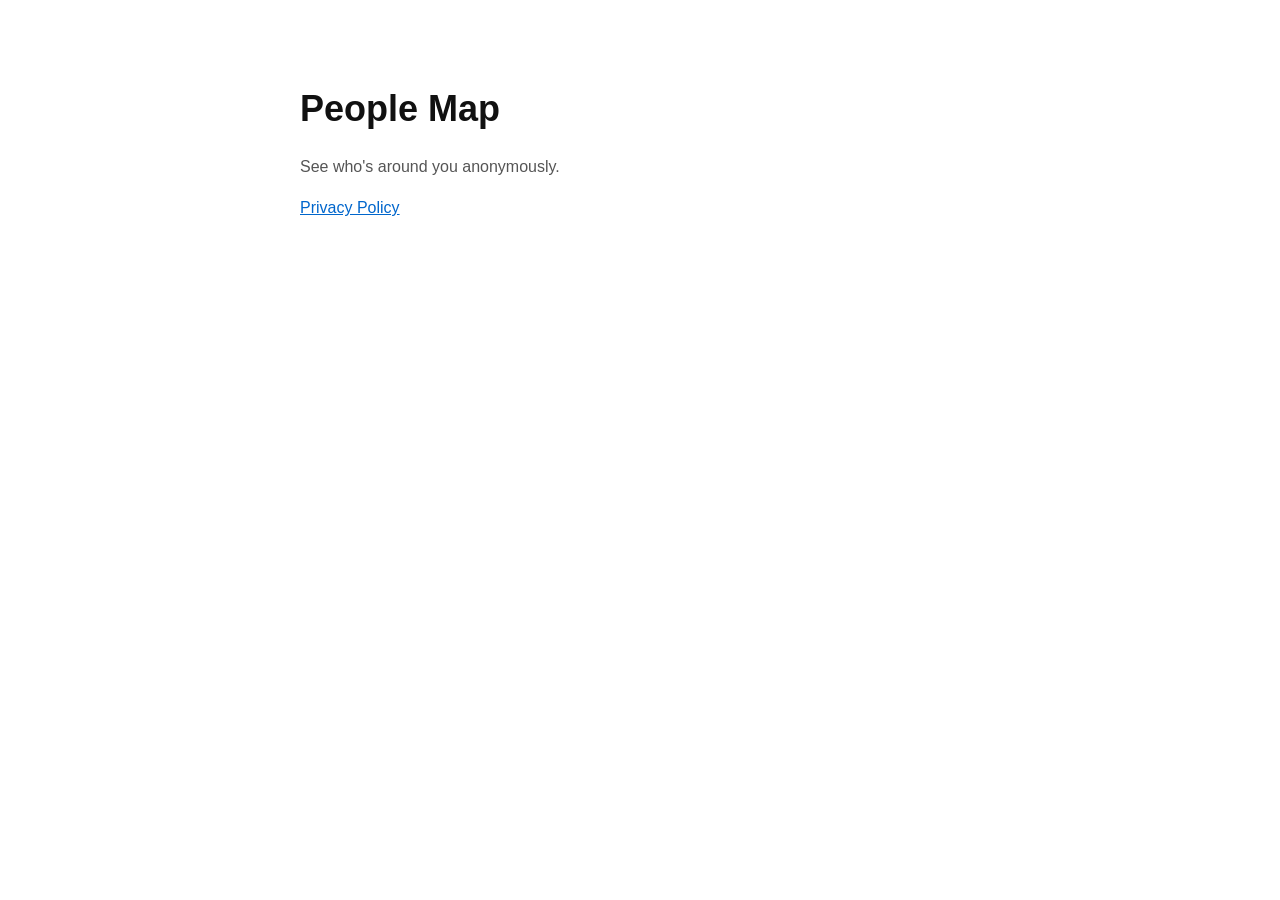
==== index.html @ f45b0865 "Add People Map website and privacy policy" ====
<!DOCTYPE html>
<html lang="en">
<head>
  <meta charset="UTF-8">
  <meta name="viewport" content="width=device-width, initial-scale=1.0">
  <title>People Map</title>
  <style>
    body {
      font-family: -apple-system, BlinkMacSystemFont, "Segoe UI", sans-serif;
      max-width: 680px;
      margin: 80px auto;
      padding: 0 24px;
      color: #111;
      line-height: 1.6;
    }
    h1 { font-size: 36px; margin-bottom: 8px; }
    p { color: #555; }
    a { color: #0066cc; }
  </style>
</head>
<body>
  <h1>People Map</h1>
  <p>See who's around you anonymously.</p>

  <p><a href="privacy.html">Privacy Policy</a></p>
</body>
</html>
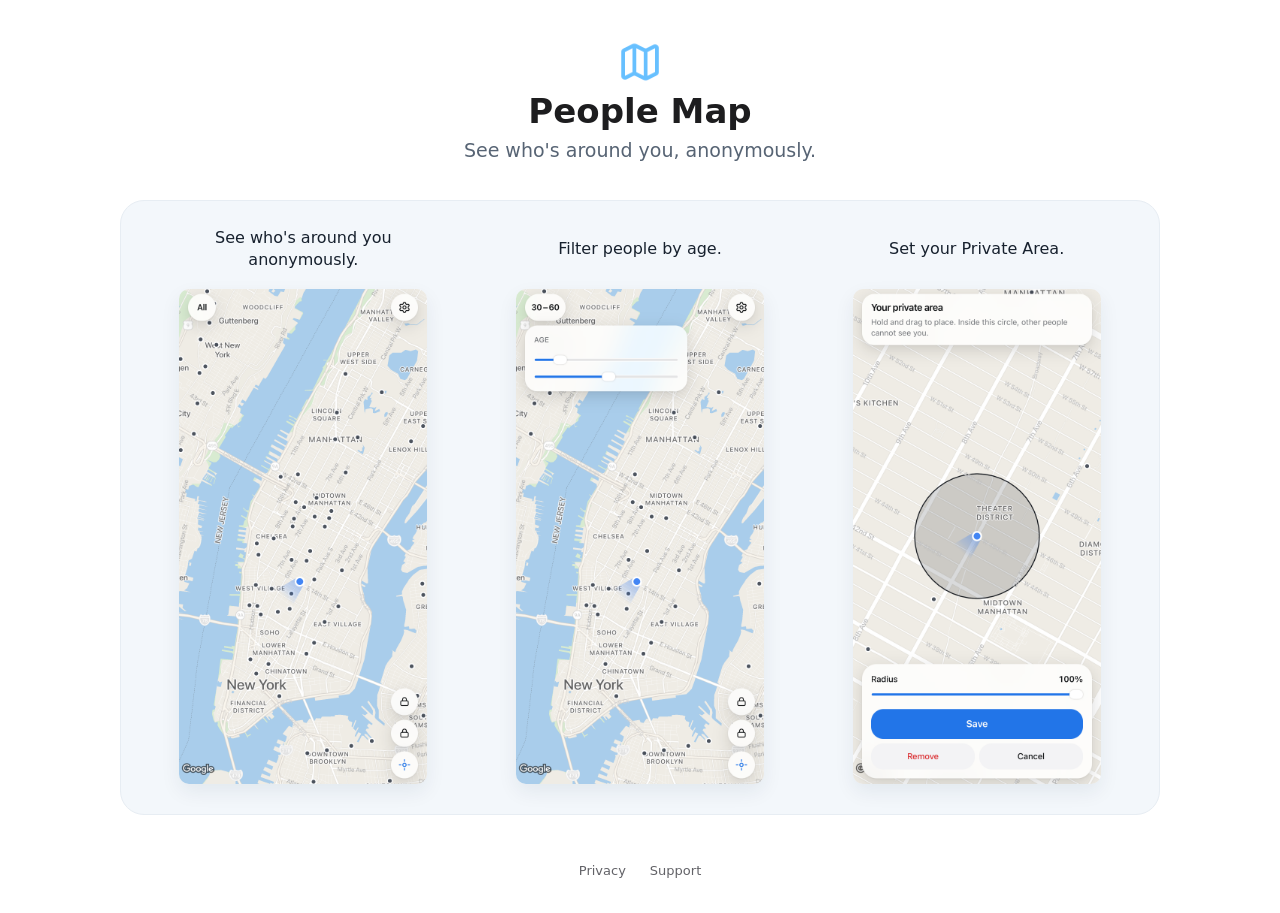
==== commit 636dbb8b: "Restore approved People Map website design and publish support Preserve the existing privacy policy " ====
--- a/index.html
+++ b/index.html
@@ -1,27 +1,41 @@
-<!DOCTYPE html>
+<!doctype html>
 <html lang="en">
 <head>
-  <meta charset="UTF-8">
-  <meta name="viewport" content="width=device-width, initial-scale=1.0">
-  <title>People Map</title>
-  <style>
-    body {
-      font-family: -apple-system, BlinkMacSystemFont, "Segoe UI", sans-serif;
-      max-width: 680px;
-      margin: 80px auto;
-      padding: 0 24px;
-      color: #111;
-      line-height: 1.6;
-    }
-    h1 { font-size: 36px; margin-bottom: 8px; }
-    p { color: #555; }
-    a { color: #0066cc; }
-  </style>
+  <meta charset="utf-8">
+  <meta name="viewport" content="width=device-width, initial-scale=1">
+  <meta name="robots" content="noindex, nofollow, noarchive">
+  <meta name="description" content="People Map. See who's around you, anonymously.">
+  <title>People Map — See who's around you, anonymously.</title>
+  <link rel="icon" href="assets/people-map-icon.png" type="image/png">
+  <link rel="stylesheet" href="styles.css">
 </head>
-<body>
-  <h1>People Map</h1>
-  <p>See who's around you anonymously.</p>
-
-  <p><a href="privacy.html">Privacy Policy</a></p>
+<body class="minimal-home">
+  <a class="skip-link" href="#main">Skip to content</a>
+  <main id="main" class="home-wrap">
+    <header class="home-header">
+      <div class="home-identity">
+        <img class="home-mark" src="assets/people-map-icon.png" width="60" height="60" alt="">
+        <h1 class="home-title">People Map</h1>
+        <p class="home-tagline">See who's around you, anonymously.</p>
+      </div>
+    </header>
+    <div class="home-gallery" role="group" aria-label="People Map app screenshots">
+      <figure>
+        <figcaption>See who's around you anonymously.</figcaption>
+        <a href="assets/platform-neutral/map-screen.png" aria-label="Open the full map screenshot"><img src="assets/platform-neutral/map-screen.png" width="1320" height="2636" alt="People Map showing gray user dots, the blue location dot and map controls in New York."></a>
+      </figure>
+      <figure>
+        <figcaption>Filter people by age.</figcaption>
+        <a href="assets/platform-neutral/age-screen.png" aria-label="Open the full Age filter screenshot"><img src="assets/platform-neutral/age-screen.png" width="1320" height="2636" alt="The Age filter set to 30–60 over the People Map."></a>
+      </figure>
+      <figure>
+        <figcaption>Set your Private Area.</figcaption>
+        <a href="assets/platform-neutral/private-area-screen.png" aria-label="Open the full Private Area screenshot"><img src="assets/platform-neutral/private-area-screen.png" width="1320" height="2636" alt="The Private Area editor with its radius slider and Save, Remove and Cancel controls."></a>
+      </figure>
+    </div>
+  </main>
+  <footer class="home-footer home-wrap">
+    <nav aria-label="Footer navigation"><a href="privacy.html">Privacy</a><a href="support.html">Support</a></nav>
+  </footer>
 </body>
 </html>
--- a/styles.css
+++ b/styles.css
@@ -0,0 +1,122 @@
+:root {
+  color-scheme: light;
+  --ink: #17212e;
+  --muted: #576474;
+  --blue: #146bc2;
+  --line: #e2e8ed;
+  --wash: #f3f7fb;
+  font-family: -apple-system, BlinkMacSystemFont, "Segoe UI", sans-serif;
+  color: var(--ink);
+  background: #fff;
+  font-synthesis: none;
+  -webkit-text-size-adjust: 100%;
+}
+* { box-sizing: border-box; }
+body { margin: 0; font-size: 17px; line-height: 1.65; }
+a { color: var(--blue); text-underline-offset: .2em; }
+a:hover { text-decoration-thickness: 2px; }
+a:focus-visible, summary:focus-visible { outline: 3px solid var(--blue); outline-offset: 5px; border-radius: 3px; }
+img { display: block; max-width: 100%; }
+h1, h2, h3, p, ul, ol, figure { margin-top: 0; }
+h1, h2, h3 { line-height: 1.15; letter-spacing: -.035em; }
+h2 { font-size: clamp(1.65rem, 3vw, 2.25rem); }
+h3 { font-size: 1.15rem; }
+.wrap { width: min(1120px, calc(100% - 64px)); margin-inline: auto; }
+.preview-strip { background: #eef5fc; border-bottom: 1px solid #dae8f5; color: #345675; font-size: 12px; letter-spacing: .025em; text-align: center; padding: 8px 20px; }
+.preview-strip strong { font-weight: 650; }
+.site-header { display: flex; align-items: center; justify-content: space-between; gap: 24px; padding-block: 24px; }
+.brand { display: inline-flex; align-items: center; gap: 10px; color: var(--ink); font-size: 20px; font-weight: 650; letter-spacing: -.04em; text-decoration: none; white-space: nowrap; min-height: 44px; }
+.brand img { width: 44px; height: 44px; border: 1px solid #e8edf1; border-radius: 12px; }
+.nav { display: flex; gap: 28px; flex-wrap: wrap; }
+.nav a { display: inline-flex; align-items: center; min-height: 44px; font-size: 14px; color: var(--muted); text-decoration: none; }
+.nav a:hover, .nav a[aria-current="page"] { color: var(--blue); }
+.skip-link { position: absolute; left: 16px; top: -100px; padding: 10px 16px; background: #fff; z-index: 2; }
+.skip-link:focus { top: 12px; }
+.eyebrow { margin-bottom: 20px; color: var(--blue); font-size: 12px; font-weight: 650; letter-spacing: .13em; text-transform: uppercase; }
+figcaption { margin-top: 17px; text-align: center; font-size: 11px; color: var(--muted); }
+.site-footer { border-top: 1px solid var(--line); padding-block: 28px 35px; }
+.footer-top { display: flex; justify-content: space-between; gap: 24px; align-items: baseline; }
+.footer-name { font-size: 15px; font-weight: 600; }
+.footer-nav { display: flex; gap: 22px; flex-wrap: wrap; }
+.footer-nav a { display: inline-flex; min-height: 44px; align-items: center; font-size: 13px; color: var(--muted); }
+.footer-note { margin: 12px 0 0; max-width: 80ch; font-size: 12px; color: var(--muted); }
+.legal { max-width: 740px; padding-block: 44px 76px; }
+.legal h1 { font-size: clamp(2.4rem, 5vw, 3.6rem); margin-bottom: 16px; }
+.legal .lede { font-size: 19px; color: var(--muted); margin-bottom: 27px; }
+.legal h2 { font-size: 25px; margin-top: 42px; margin-bottom: 15px; scroll-margin-top: 24px; }
+.legal h3 { margin-top: 25px; margin-bottom: 10px; }
+.legal p, .legal li { font-size: 16px; }
+.legal li { margin-bottom: 9px; }
+.legal ul, .legal ol { padding-left: 23px; }
+.meta { color: var(--muted); font-size: 13px !important; margin-bottom: 24px; }
+.draft-note { padding: 18px 21px; background: #fff9ec; border: 1px solid #e8d8b6; border-radius: 12px; color: #6b501d; margin-block: 24px 30px; }
+.draft-note p { margin-bottom: 9px; font-size: 14px; }
+.draft-note p:last-child { margin-bottom: 0; }
+.contents { border-block: 1px solid var(--line); padding-block: 17px; margin-block: 26px; }
+.contents ul { display: flex; gap: 10px 22px; flex-wrap: wrap; padding: 0; margin: 0; list-style: none; }
+.contents li { margin: 0; font-size: 14px; }
+.contents a { display: inline-block; padding-block: 4px; }
+.status { color: #6b501d; background: #fff9ec; border: 1px solid #e8d8b6; padding: 7px 12px; border-radius: 7px; font-size: 13px; font-weight: 600; display: inline-block; margin-bottom: 24px; }
+.contact-box { padding: 24px; border: 1px solid var(--line); border-radius: 15px; margin-block: 25px; }
+.contact-box p:last-child { margin-bottom: 0; }
+.contact-box h2 { margin-top: 0; }
+.contact-address { font-size: 18px; overflow-wrap: anywhere; }
+.review-inline { border-left: 3px solid #c9a75e; padding-left: 16px; color: #735d31; }
+/* Homepage only: keep the legal pages' layout and styling unchanged. */
+.minimal-home {
+  font-family: system-ui, -apple-system, BlinkMacSystemFont, "Segoe UI", Roboto, Helvetica, Arial, sans-serif;
+  color: #1d1d1f;
+  letter-spacing: normal;
+}
+.home-wrap { width: min(1040px, calc(100% - 80px)); margin-inline: auto; }
+.home-gallery { display: grid; grid-template-columns: repeat(3, minmax(0, 1fr)); gap: 28px; align-items: start; padding: 26px 28px 30px; border: 1px solid #e7edf3; border-radius: 24px; background: var(--wash); }
+.home-gallery figure { display: flex; flex-direction: column; align-items: center; margin: 0; min-width: 0; }
+.home-gallery figcaption { display: flex; align-items: center; justify-content: center; width: 100%; max-width: 24ch; min-height: 44px; margin: 0 0 18px; font-size: 16px; font-weight: 500; line-height: 1.35; letter-spacing: normal; color: var(--ink); text-wrap: pretty; }
+.home-gallery a { display: block; width: min(100%, 248px); border-radius: 10px; box-shadow: 0 8px 20px rgba(18, 45, 74, .07); }
+.home-gallery img { width: 100%; height: auto; border-radius: 10px; }
+.home-footer { margin-top: 22px; padding-block: 12px 20px; }
+.home-footer nav { display: flex; flex-wrap: wrap; justify-content: center; gap: 4px 24px; }
+.home-footer a { display: inline-flex; align-items: center; min-height: 44px; font-size: 13px; font-weight: 400; color: #626267; text-decoration: none; }
+.home-footer a:hover { color: var(--blue); text-decoration: underline; }
+@media (max-width: 760px) {
+  .home-wrap { width: min(560px, calc(100% - 32px)); }
+  .home-gallery { grid-template-columns: 1fr; gap: 32px; padding: 24px 16px 26px; border-radius: 20px; }
+  .home-gallery figcaption { width: min(100%, 260px); min-height: 0; margin-bottom: 14px; }
+  .home-gallery a { width: min(100%, 260px); }
+  .home-footer { margin-top: 20px; padding-block: 10px 22px; }
+  .home-footer nav { gap: 4px 20px; }
+  .home-footer a { font-size: 13px; }
+  .wrap { width: min(100% - 40px, 560px); }
+  .site-header { padding-block: 17px; gap: 10px; }
+  .brand { font-size: 18px; gap: 7px; }
+  .brand img { width: 36px; height: 36px; border-radius: 10px; }
+  .nav { gap: 16px; }
+  .nav a { font-size: 13px; }
+  .footer-top { display: block; }
+  .footer-nav { gap: 8px 20px; margin-top: 10px; }
+  .legal { padding-block: 28px 46px; }
+  .legal h2 { font-size: 23px; }
+}
+@media (max-width: 370px) {
+  .site-header { flex-wrap: wrap; }
+  .nav { width: 100%; justify-content: space-between; }
+}
+@media print {
+  .preview-strip, .site-header, .skip-link, .contents { display: none; }
+  .wrap { width: 100%; }
+  .legal { padding: 0; }
+  a { color: inherit; }
+}
+
+/* Approved homepage: one normal-flow identity, without experimental overrides. */
+.home-header { position: relative; padding-block: 32px 36px; text-align: center; }
+.home-identity { display: flex; flex-direction: column; align-items: center; justify-content: center; }
+.home-mark { flex: 0 0 auto; width: 60px; height: 60px; margin: 0; }
+.home-header .home-title { max-width: none; margin: 0; color: #1d1d1f; font-size: 34px; font-weight: 550; line-height: 1.15; letter-spacing: normal; text-wrap: balance; }
+.home-header .home-tagline { margin: 6px 0 0; color: var(--muted); font-size: 19px; font-weight: 400; line-height: 1.4; letter-spacing: normal; text-wrap: pretty; }
+@media (max-width: 760px) {
+  .home-header { padding-block: 24px 28px; }
+  .home-mark { width: 50px; height: 50px; }
+  .home-header .home-title { font-size: 28px; }
+  .home-header .home-tagline { font-size: 18px; }
+}
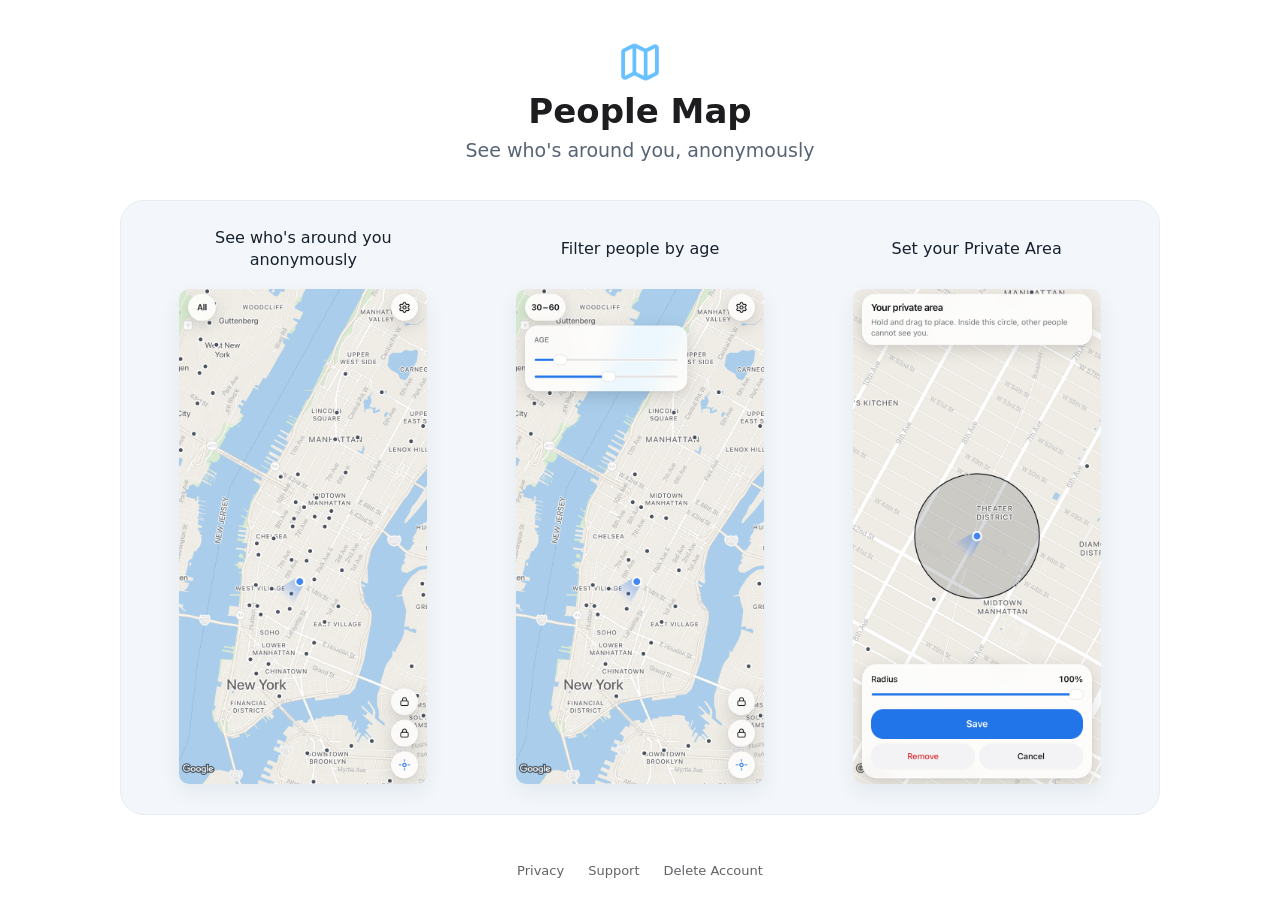
==== commit 9b3843a6: "Publish approved account-deletion UI and Base32 compatibility; transport OFF" ====
--- a/index.html
+++ b/index.html
@@ -3,7 +3,7 @@
 <head>
   <meta charset="utf-8">
   <meta name="viewport" content="width=device-width, initial-scale=1">
-  <meta name="robots" content="noindex, nofollow, noarchive">
+  <link rel="canonical" href="https://peoplemapapp.com/">
   <meta name="description" content="People Map. See who's around you, anonymously.">
   <title>People Map — See who's around you, anonymously.</title>
   <link rel="icon" href="assets/people-map-icon.png" type="image/png">
@@ -16,26 +16,26 @@
       <div class="home-identity">
         <img class="home-mark" src="assets/people-map-icon.png" width="60" height="60" alt="">
         <h1 class="home-title">People Map</h1>
-        <p class="home-tagline">See who's around you, anonymously.</p>
+        <p class="home-tagline">See who's around you, anonymously</p>
       </div>
     </header>
     <div class="home-gallery" role="group" aria-label="People Map app screenshots">
       <figure>
-        <figcaption>See who's around you anonymously.</figcaption>
+        <figcaption>See who's around you anonymously</figcaption>
         <a href="assets/platform-neutral/map-screen.png" aria-label="Open the full map screenshot"><img src="assets/platform-neutral/map-screen.png" width="1320" height="2636" alt="People Map showing gray user dots, the blue location dot and map controls in New York."></a>
       </figure>
       <figure>
-        <figcaption>Filter people by age.</figcaption>
+        <figcaption>Filter people by age</figcaption>
         <a href="assets/platform-neutral/age-screen.png" aria-label="Open the full Age filter screenshot"><img src="assets/platform-neutral/age-screen.png" width="1320" height="2636" alt="The Age filter set to 30–60 over the People Map."></a>
       </figure>
       <figure>
-        <figcaption>Set your Private Area.</figcaption>
+        <figcaption>Set your Private Area</figcaption>
         <a href="assets/platform-neutral/private-area-screen.png" aria-label="Open the full Private Area screenshot"><img src="assets/platform-neutral/private-area-screen.png" width="1320" height="2636" alt="The Private Area editor with its radius slider and Save, Remove and Cancel controls."></a>
       </figure>
     </div>
   </main>
   <footer class="home-footer home-wrap">
-    <nav aria-label="Footer navigation"><a href="privacy.html">Privacy</a><a href="support.html">Support</a></nav>
+    <nav aria-label="Footer navigation"><a href="privacy.html">Privacy</a><a href="support.html">Support</a><a href="delete-account.html">Delete Account</a></nav>
   </footer>
 </body>
 </html>
